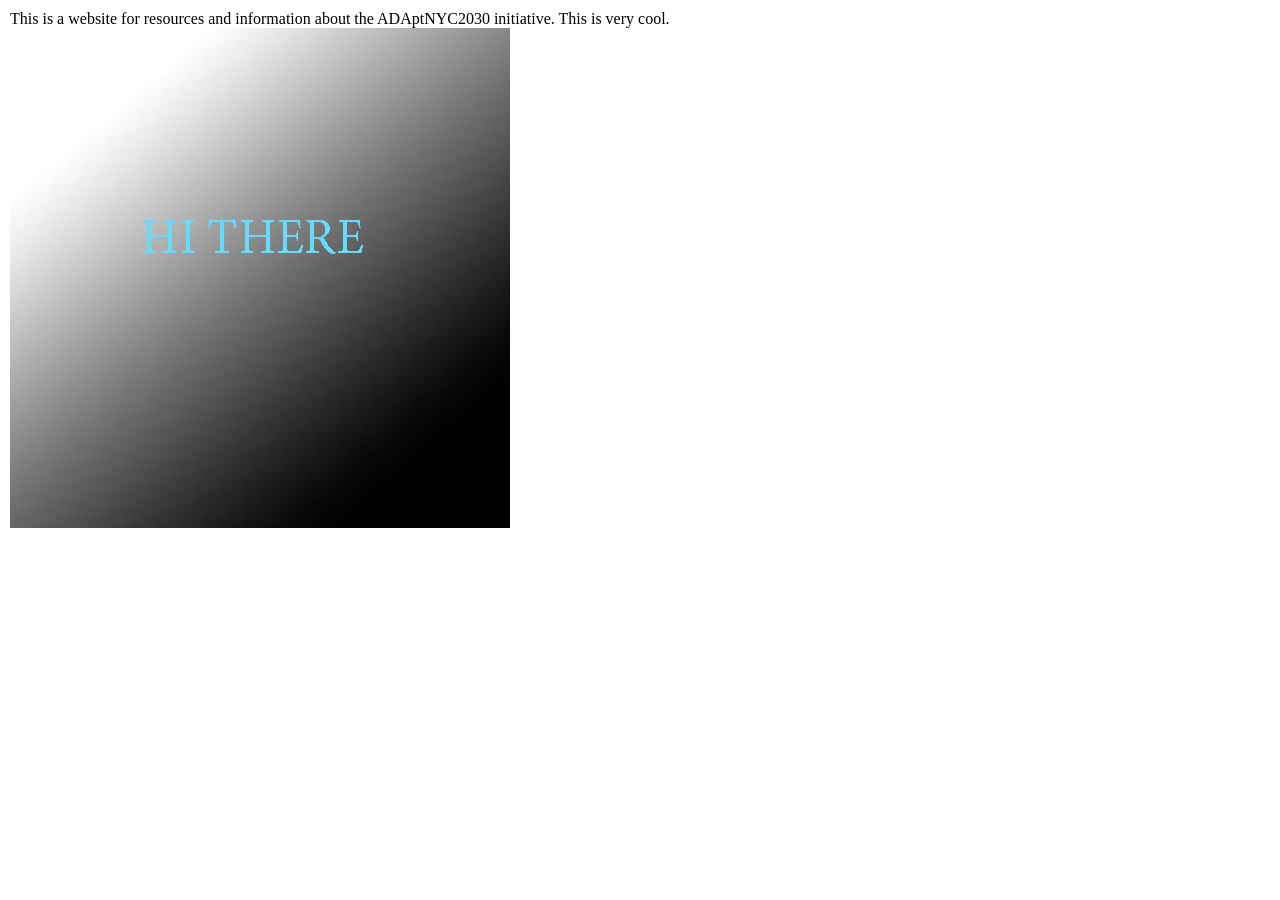
==== index.html @ 65dc84e2 "new code" ====
<!DOCTYPE html PUBLIC>
<html>
    <head>
        <link rel="stylesheet" href="style.css" />
        <link rel="shortcut icon" href="img/icon.png" type="image/x-icon" />
        <title>IDM Github</title>
    </head>

    <body>
        This is a website for resources and information about the ADAptNYC2030
        initiative. This is very cool.<br />
        <img src="testing.jpg" alt="cool picture by luke" /><br />
    </body>
</html>
---- style.css ----
body{
    margin: 10px;
}

a:hover{
    color: rgb(222,82,113);
    text-decoration-line: underline;
    text-decoration-style: dashed;
}
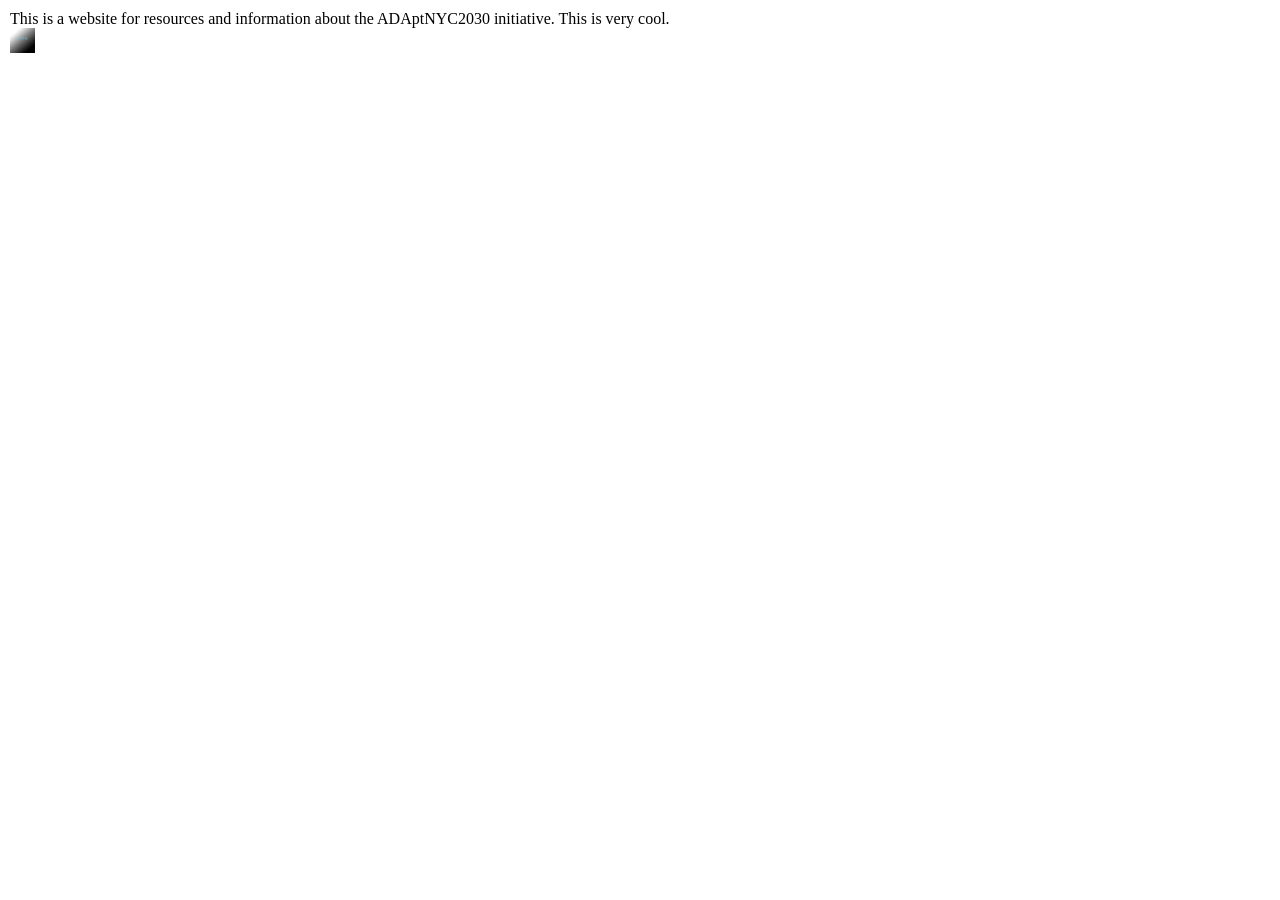
==== commit 030a3501: "fix" ====
--- a/index.html
+++ b/index.html
@@ -9,6 +9,6 @@
     <body>
         This is a website for resources and information about the ADAptNYC2030
         initiative. This is very cool.<br />
-        <img src="testing.jpg" alt="cool picture by luke" /><br />
+        <img src="testing.jpg" alt="cool picture by luke" width="25" /><br />
     </body>
 </html>
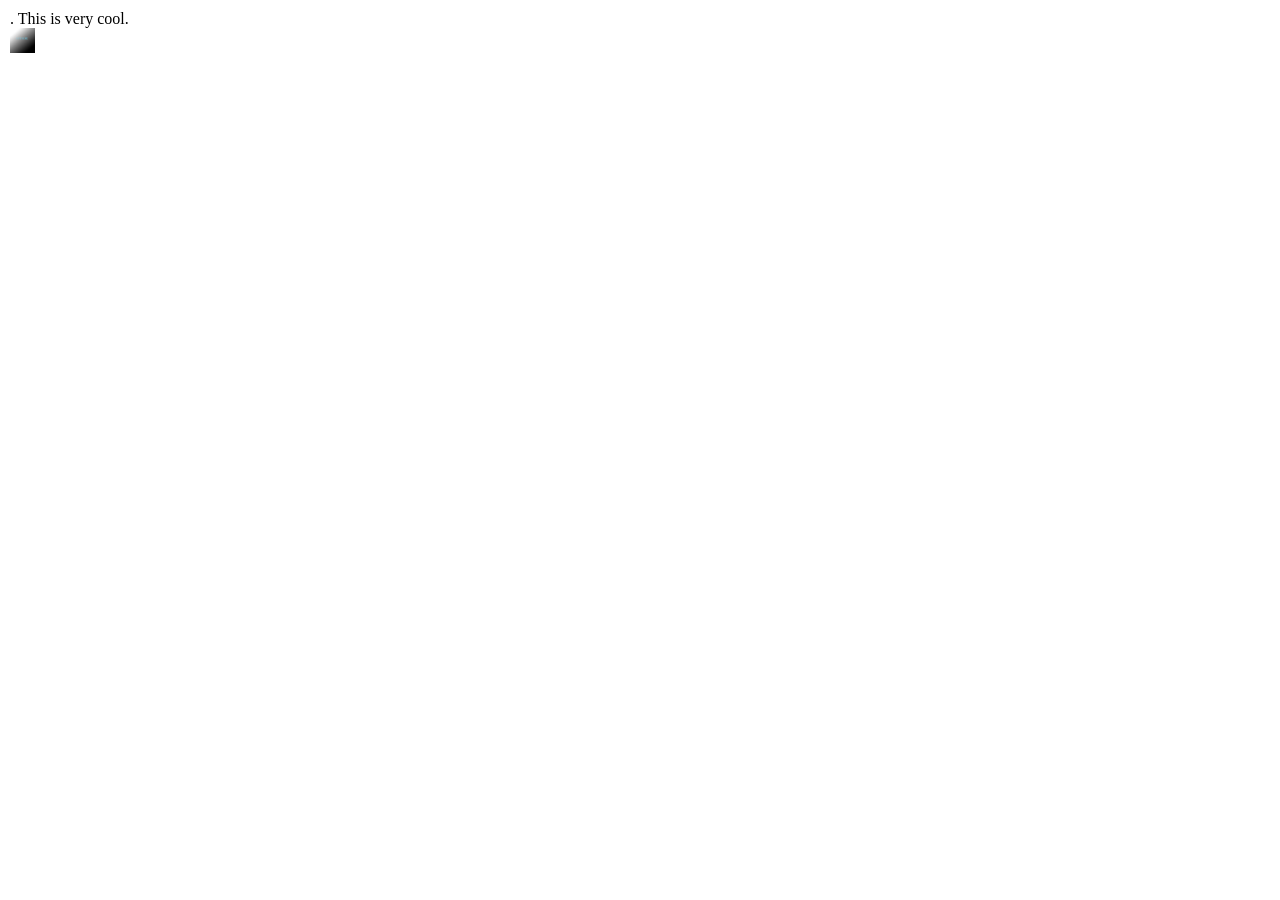
==== commit e9390603: "Update index.html" ====
--- a/index.html
+++ b/index.html
@@ -7,8 +7,7 @@
     </head>
 
     <body>
-        This is a website for resources and information about the ADAptNYC2030
-        initiative. This is very cool.<br />
+       . This is very cool.<br />
         <img src="testing.jpg" alt="cool picture by luke" width="25" /><br />
     </body>
 </html>
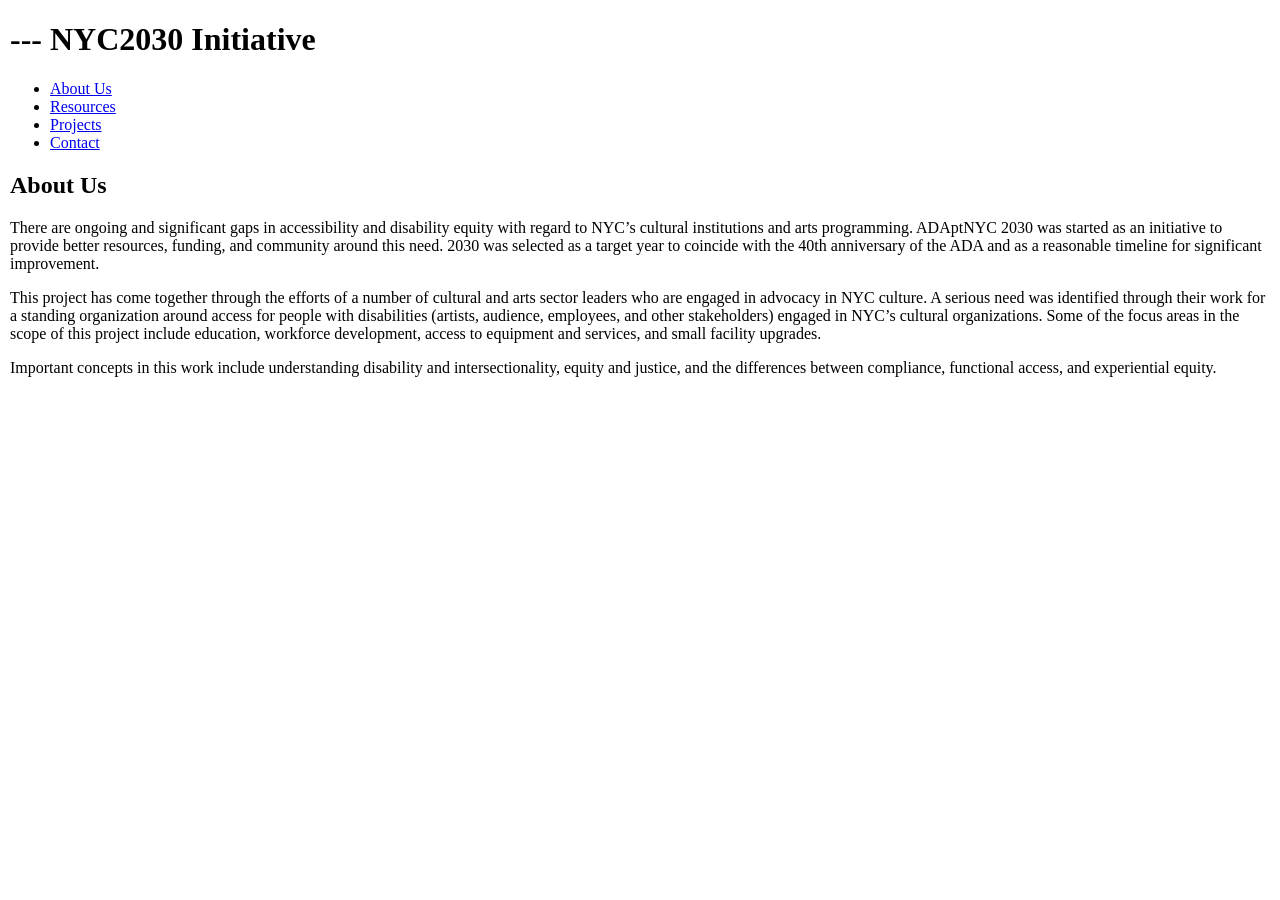
==== commit d70caf93: "landing page update" ====
--- a/index.html
+++ b/index.html
@@ -1,13 +1,35 @@
-<!DOCTYPE html PUBLIC>
-<html>
-    <head>
-        <link rel="stylesheet" href="style.css" />
-        <link rel="shortcut icon" href="img/icon.png" type="image/x-icon" />
-        <title>IDM Github</title>
-    </head>
+<!DOCTYPE html>
+<html lang="en">
+<head>
+    <meta charset="UTF-8">
+    <meta name="viewport" content="width=device-width, initial-scale=1.0">
+    <title>IDM Github | ADAptNYC2030</title>
+    <link rel="stylesheet" href="style.css">
+    <link rel="icon" href="img/icon.png" type="image/png">
+</head>
 
-    <body>
-       . This is very cool.<br />
-        <img src="testing.jpg" alt="cool picture by luke" width="25" /><br />
-    </body>
+<body>
+
+    <header>
+        <h1> --- NYC2030 Initiative</h1>
+        <nav>
+        <ul>
+            <li><a href="#about">About Us</a></li>
+            <li><a href="#resources">Resources</a></li>
+            <li><a href="#projects">Projects</a></li>
+            <li><a href="#contact">Contact</a></li>
+        </ul>
+    </nav>
+</header>
+<main>
+ 
+<section aria-labelledby="about-heading">
+    <h2 id="about-heading">About Us</h2>
+    <p>There are ongoing and significant gaps in accessibility and disability equity with regard to NYC’s cultural institutions and arts programming. ADAptNYC 2030 was started as an initiative to provide better resources, funding, and community around this need. 2030 was selected as a target year to coincide with the 40th anniversary of the ADA and as a reasonable timeline for significant improvement. </p>
+    <p>This project has come together through the efforts of a number of cultural and arts sector leaders who are engaged in advocacy in NYC culture. A serious need was identified through their work for a standing organization around access for people with disabilities (artists, audience, employees, and other stakeholders) engaged in NYC’s cultural organizations. Some of the focus areas in the scope of this project include education, workforce development, access to equipment and services, and small facility upgrades.</p> 
+    <p>Important concepts in this work include understanding disability and intersectionality, equity and justice, and the differences between compliance, functional access, and experiential equity. </p>
+</section>
+
+</main>
+</body>
 </html>
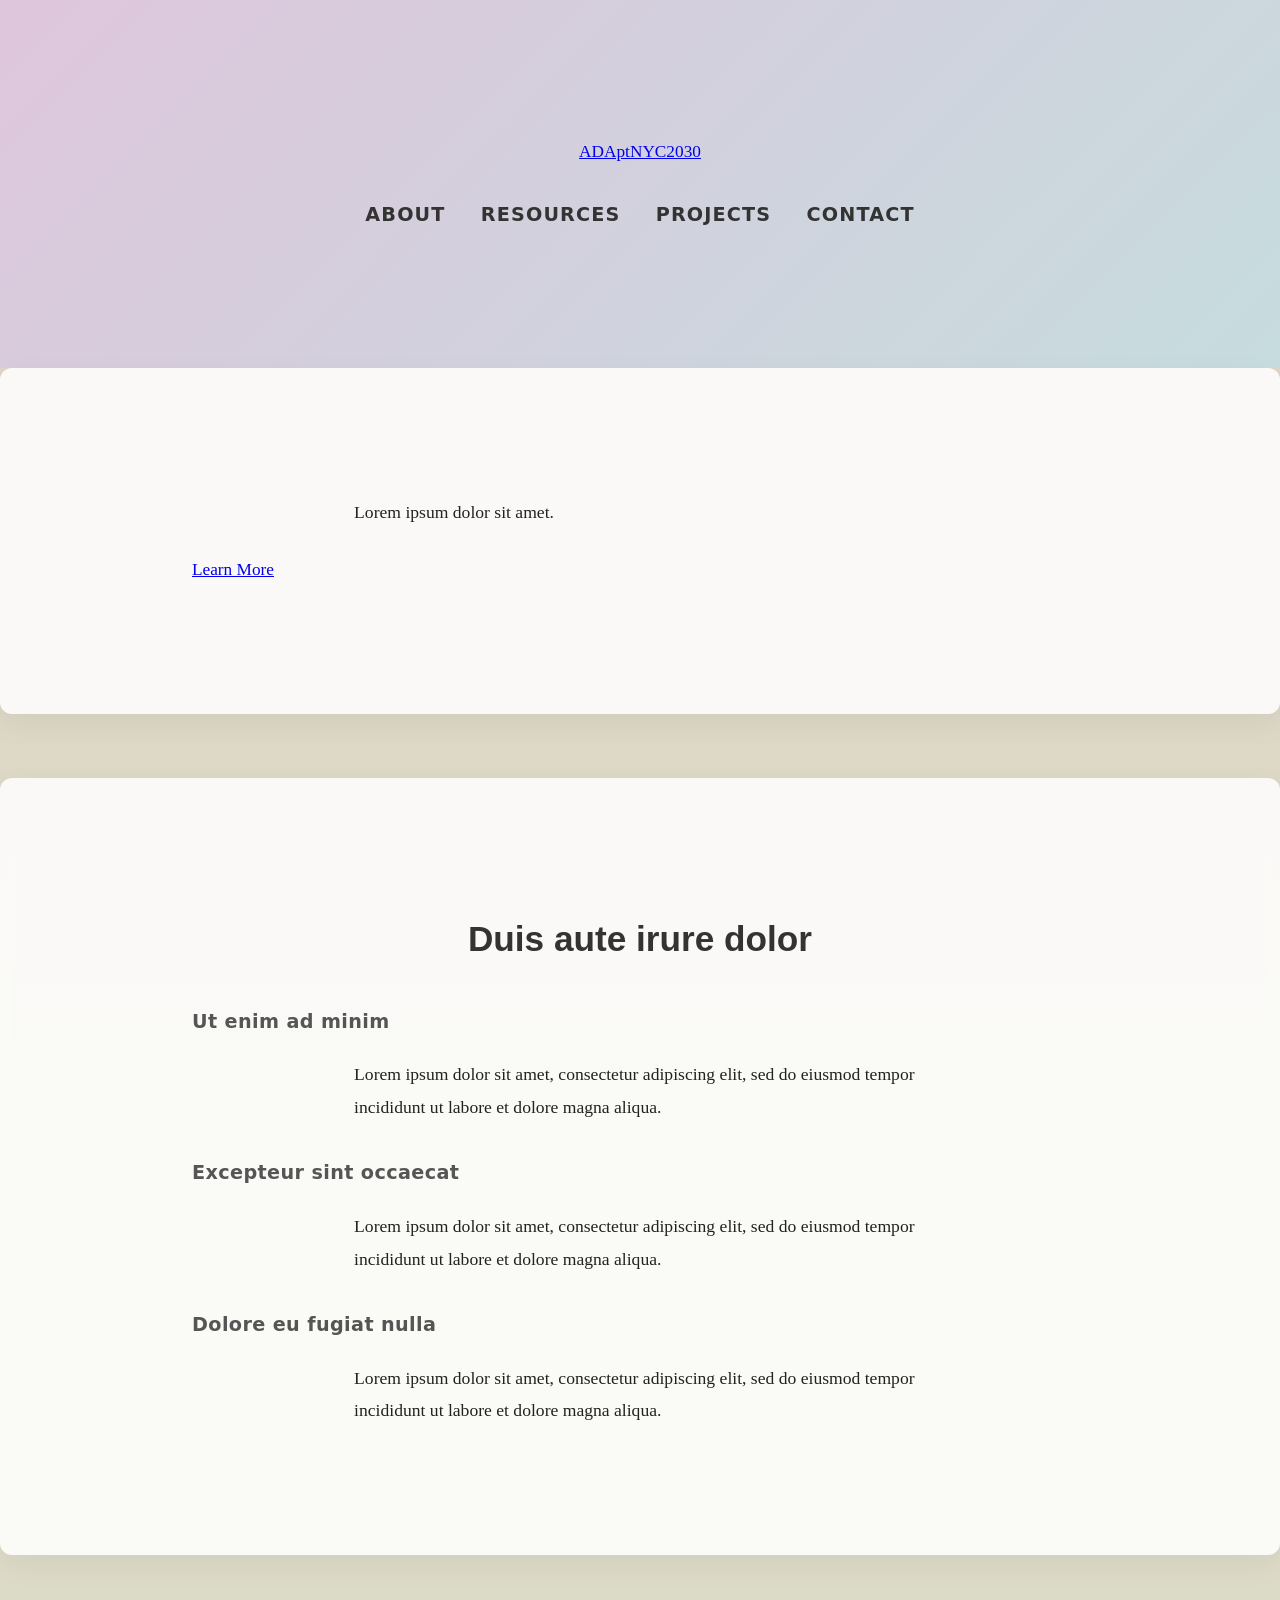
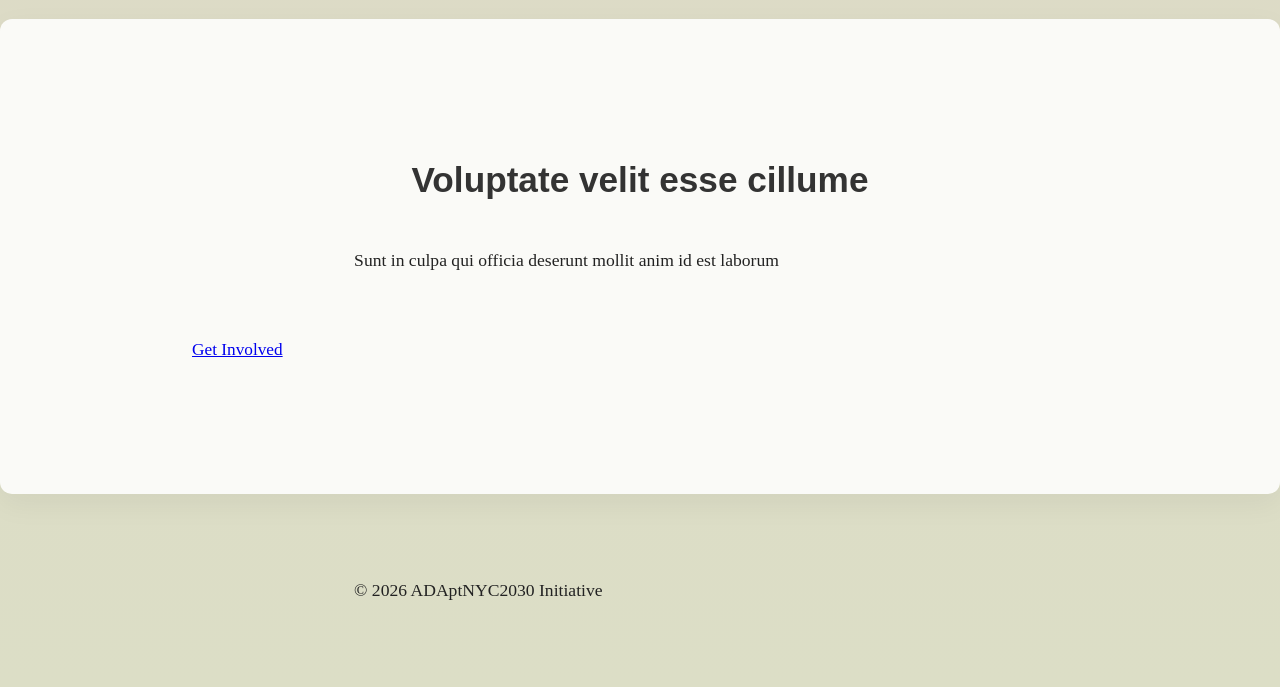
==== commit 66b9a193: "Update index.html" ====
--- a/index.html
+++ b/index.html
@@ -1,35 +1,70 @@
 <!DOCTYPE html>
 <html lang="en">
 <head>
-    <meta charset="UTF-8">
-    <meta name="viewport" content="width=device-width, initial-scale=1.0">
-    <title>IDM Github | ADAptNYC2030</title>
-    <link rel="stylesheet" href="style.css">
-    <link rel="icon" href="img/icon.png" type="image/png">
+<meta charset="UTF-8">
+<meta name="viewport" content="width=device-width, initial-scale=1.0">
+<title>ADAptNYC2030</title>
+<link rel="stylesheet" href="style.css">
 </head>
 
 <body>
 
-    <header>
-        <h1> --- NYC2030 Initiative</h1>
-        <nav>
-        <ul>
-            <li><a href="#about">About Us</a></li>
-            <li><a href="#resources">Resources</a></li>
-            <li><a href="#projects">Projects</a></li>
-            <li><a href="#contact">Contact</a></li>
-        </ul>
+<header class="site-header">
+  <div class="container header-inner">
+    <a href="index.html" class="logo">ADAptNYC2030</a>
+    <nav>
+      <ul class="nav-list">
+        <li><a href="about.html">About</a></li>
+        <li><a href="resources.html">Resources</a></li>
+        <li><a href="projects.html">Projects</a></li>
+        <li><a href="contact.html">Contact</a></li>
+      </ul>
     </nav>
+  </div>
 </header>
-<main>
- 
-<section aria-labelledby="about-heading">
-    <h2 id="about-heading">About Us</h2>
-    <p>There are ongoing and significant gaps in accessibility and disability equity with regard to NYC’s cultural institutions and arts programming. ADAptNYC 2030 was started as an initiative to provide better resources, funding, and community around this need. 2030 was selected as a target year to coincide with the 40th anniversary of the ADA and as a reasonable timeline for significant improvement. </p>
-    <p>This project has come together through the efforts of a number of cultural and arts sector leaders who are engaged in advocacy in NYC culture. A serious need was identified through their work for a standing organization around access for people with disabilities (artists, audience, employees, and other stakeholders) engaged in NYC’s cultural organizations. Some of the focus areas in the scope of this project include education, workforce development, access to equipment and services, and small facility upgrades.</p> 
-    <p>Important concepts in this work include understanding disability and intersectionality, equity and justice, and the differences between compliance, functional access, and experiential equity. </p>
+
+<section class="hero">  
+  <div class="container hero-card">  
+    <h1></h1>  
+    <p> Lorem ipsum dolor sit amet.</p>  
+    <a href="about.html" class="btn">Learn More</a>  
+  </div>  
 </section>
 
-</main>
+<section class="section section-light">
+  <div class="container">
+    <h2>Duis aute irure dolor</h2>
+    <div class="cards">
+      <div class="card">
+        <h3>Ut enim ad minim</h3>
+        <p>Lorem ipsum dolor sit amet, consectetur adipiscing elit, sed do eiusmod tempor incididunt ut labore et dolore magna aliqua.</p>
+      </div>
+      <div class="card">
+        <h3>Excepteur sint occaecat </h3>
+        <p>Lorem ipsum dolor sit amet, consectetur adipiscing elit, sed do eiusmod tempor incididunt ut labore et dolore magna aliqua.</p>
+      </div>
+      <div class="card">
+        <h3>Dolore eu fugiat nulla</h3>
+        <p>Lorem ipsum dolor sit amet, consectetur adipiscing elit, sed do eiusmod tempor incididunt ut labore et dolore magna aliqua.</p>
+      </div>
+    </div>
+  </div>
+</section>
+
+<section class="section section-muted">
+  <div class="container">
+    <h2>Voluptate velit esse cillume</h2>
+    <p>Sunt in culpa qui officia deserunt mollit anim id est laborum</p>
+    <br>
+    <a href="contact.html" class="btn">Get Involved</a>
+  </div>
+</section>
+
+<footer class="footer">
+  <div class="container">
+    <p>&copy; 2026 ADAptNYC2030 Initiative</p>
+  </div>
+</footer>
+
 </body>
 </html>
--- a/style.css
+++ b/style.css
@@ -1,9 +1,106 @@
-body{
-    margin: 10px;
+html {
+    font-size: 100%;
 }
 
-a:hover{
-    color: rgb(222,82,113);
-    text-decoration-line: underline;
-    text-decoration-style: dashed;
+body { 
+    font-family: "Libre Baskerville", Georgia, serif;
+    margin: 0;
+    padding: 0;
+    background: linear-gradient(to bottom, #DED4C6, #DCDEC6);
+    color: #222222;
+    line-height: 1.85;
+    font-size: 1.08rem;
+    -webkit-font-smoothing: antialiased;
+    text-rendering: optimizeLegibility;
 }
+
+* {
+    box-sizing: border-box;
+}
+
+/* headers */
+header {
+    background: linear-gradient(135deg, #DEC6DC, #C6DCDE);
+    padding: 3.5rem 1.5rem;
+    text-align: center;
+    position: sticky;
+    top: 0;
+}
+
+header h1 {
+    font-family: "Poppins", "Segoe UI", sans-serif;
+    font-size: 3rem;
+    font-weight: 800; 
+    letter-spacing: -0.015em;
+    margin: 0;
+    text-transform: uppercase;
+}
+
+/* nav */
+nav ul {
+    padding: 1.8rem 0 0 0;
+    list-style: none;
+    display: flex;
+    flex-wrap: wrap;
+    justify-content: center;
+    gap: 2.2rem;
+    margin: 0;
+}
+
+nav a {
+    font-family: system-ui, sans-serif;
+    font-size: 1.2rem;
+    font-weight: 600;
+    letter-spacing: 0.06em;
+    text-transform: uppercase;
+    text-decoration: none;
+    color: #333333;
+    position: relative;
+    padding: 0.3rem 0; 
+}
+
+/* container */
+.container {
+    max-width: 60rem;
+    margin: 5rem auto;
+    padding: 0 2rem;
+}
+
+/* sections*/
+section {
+    background-color: rgba(255, 255, 255, 0.85);
+    backdrop-filter: blur(6px);
+    padding: 3rem;
+    margin-bottom: 4rem;
+    border-radius: 12px;
+    box-shadow: 0 10px 30px rgba(0, 0, 0, 0.05);
+}
+
+/* headings */
+h2 {
+    font-family: "Poppins", "Segoe UI", sans-serif;
+    font-size: 2.2rem;
+    font-weight: 600;
+    margin-bottom: 1.2rem;
+    color: #333333;
+}
+
+h3 {
+    font-family: system-ui, sans-serif;
+    font-size: 1.2rem;
+    font-weight: 600;
+    margin-top: 2rem;
+    color: #555555;
+    letter-spacing: 0.02em;
+}
+
+p {
+    max-width: 65ch;
+    margin: 0 auto 1.6rem auto; /* centers text block */
+    font-size: 1.1rem;
+}
+
+h2 {
+    text-align: center;
+    margin-bottom: 2rem;
+}
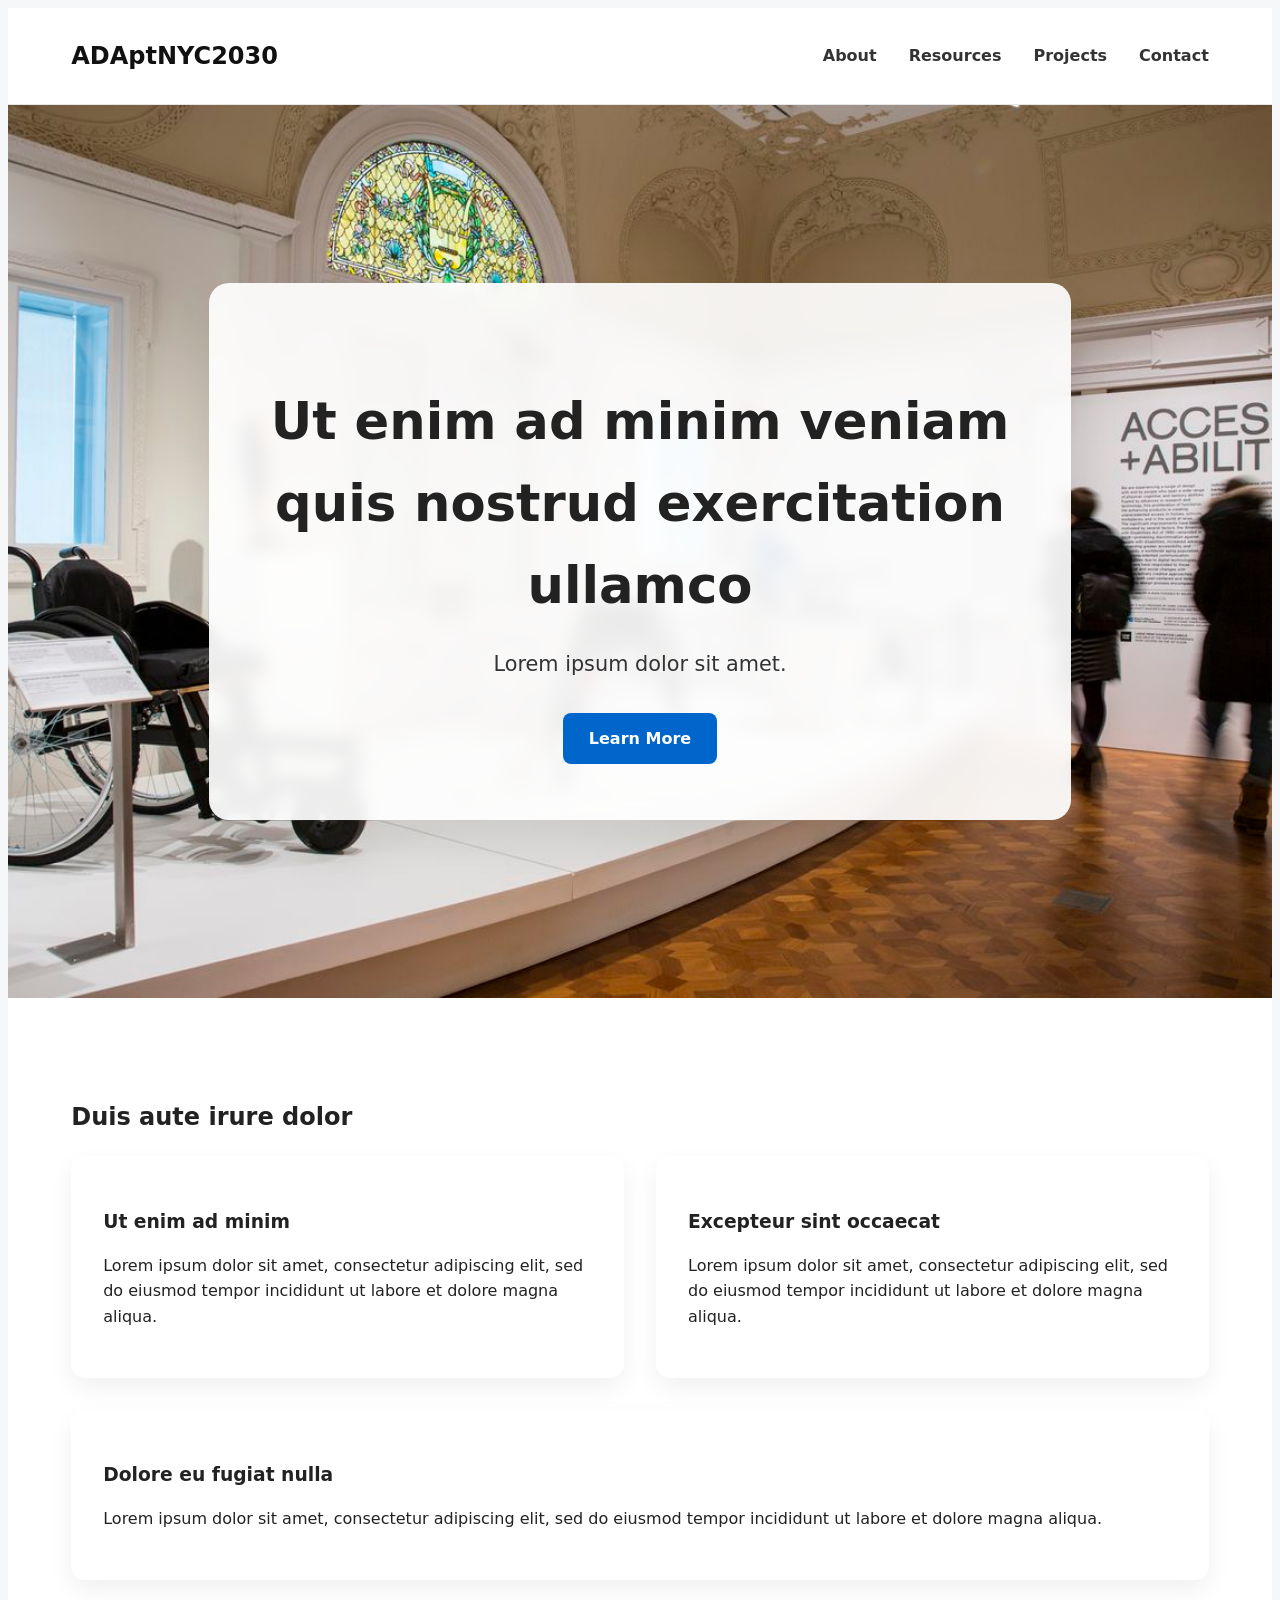
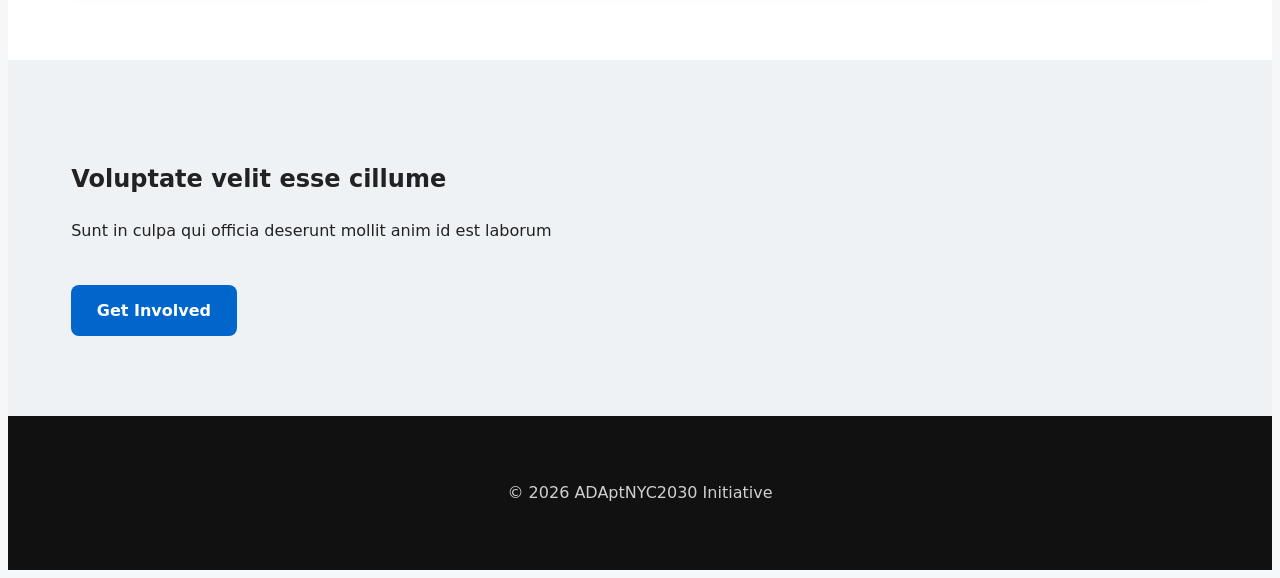
==== commit 92354255: "Update index.html" ====
--- a/index.html
+++ b/index.html
@@ -25,7 +25,7 @@
 
 <section class="hero">  
   <div class="container hero-card">  
-    <h1></h1>  
+    <h1>Ut enim ad minim veniam quis nostrud exercitation ullamco</h1>  
     <p> Lorem ipsum dolor sit amet.</p>  
     <a href="about.html" class="btn">Learn More</a>  
   </div>  
--- a/style.css
+++ b/style.css
@@ -1,106 +1,208 @@
-html {
-    font-size: 100%;
-}
-
-body { 
-    font-family: "Libre Baskerville", Georgia, serif;
+ {
+    box-sizing: border-box;
     margin: 0;
     padding: 0;
-    background: linear-gradient(to bottom, #DED4C6, #DCDEC6);
-    color: #222222;
-    line-height: 1.85;
-    font-size: 1.08rem;
-    -webkit-font-smoothing: antialiased;
-    text-rendering: optimizeLegibility;
-}
-
-* {
-    box-sizing: border-box;
-}
-
-/* headers */
-header {
-    background: linear-gradient(135deg, #DEC6DC, #C6DCDE);
-    padding: 3.5rem 1.5rem;
-    text-align: center;
+}
+
+body {
+    font-family: "Poppins", system-ui, sans-serif;
+    line-height: 1.6;
+    color: #222;
+    background: #f6f7f9;
+}
+
+/* Layout */
+.container {
+    width: 90%;
+    max-width: 1200px;
+    margin: 0 auto;
+}
+
+.section {
+    padding: 5rem 0;
+}
+
+.section-light {
+    background: #ffffff;
+}
+
+.section-muted {
+    background: #eef2f5;
+}
+
+/* Header */
+.site-header {
+    background: white;
+    border-bottom: 1px solid #e6e6e6;
     position: sticky;
     top: 0;
-}
-
-header h1 {
-    font-family: "Poppins", "Segoe UI", sans-serif;
-    font-size: 3rem;
-    font-weight: 800; 
-    letter-spacing: -0.015em;
-    margin: 0;
-    text-transform: uppercase;
-}
-
-/* nav */
-nav ul {
-    padding: 1.8rem 0 0 0;
+    z-index: 1000;
+}
+
+.header-inner {
+    display: flex;
+    justify-content: space-between;
+    align-items: center;
+    padding: 1.2rem 0;
+}
+
+.logo {
+    font-weight: 700;
+    font-size: 1.5rem;
+    text-decoration: none;
+    color: #111;
+}
+
+.nav-list {
     list-style: none;
     display: flex;
+    gap: 2rem;
+}
+
+.nav-list a {
+    text-decoration: none;
+    color: #333;
+    font-weight: 600;
+}
+
+.nav-list a:hover {
+    color: #0066cc;
+}
+
+/* Hero */
+.hero {
+    background-image: url("hero.jpg");
+    background-size: cover;
+    background-position: center;
+    background-repeat: no-repeat;
+    position: relative;
+    min-height: 85vh;
+    display: flex;
+    align-items: center;
+    justify-content: center;
+    padding: 4rem 0;
+}
+
+.hero-card {
+    background: rgba(255, 255, 255, 0.92);
+    backdrop-filter: blur(8px);
+    padding: 3.5rem;
+    border-radius: 20px;
+    max-width: 750px;
+    text-align: center;
+    box-shadow: 0 20px 40px rgba(0, 0, 0, 0.08);
+    border-top: 6px solid var(--accent);
+}
+
+.hero-card h1 {
+    font-size: 2.8rem;
+    margin-bottom: 1.2rem;
+    color: var(--primary);
+}
+
+.hero-card p {
+    font-size: 1.2rem;
+    margin-bottom: 2rem;
+    color: #333;
+}
+.hero-overlay {
+    display: flex;
+    align-items: center;
+    width: 100%;
+    padding: 6rem 0;
+}
+
+.hero-content {
+    background: white;
+    padding: 3rem;
+    border-radius: 16px;
+    max-width: 700px;
+    margin: 0 auto;
+    color: #222;
+}
+
+.hero h1 {
+    font-size: 3.2rem;
+    margin-bottom: 1rem;
+}
+
+.hero p {
+    font-size: 1.3rem;
+    margin-bottom: 2rem;
+}
+
+/***** Buttons (Matching Page Hero Blue) *****/
+.btn {
+    display: inline-block;
+    background: #0066cc; /* same blue as .page-hero */
+    color: #FFFFFF; /* WHITE text */
+    padding: .8rem 1.6rem;
+    border-radius: 8px;
+    font-weight: 600;
+    text-decoration: none;
+    transition: 0.2s ease;
+}
+
+.btn:hover {
+    background: #0052a3; /* slightly darker shade for hover */
+    color:#FFFFFF;
+}
+
+/* Cards */
+.cards {
+    display: flex;
+    gap: 2rem;
     flex-wrap: wrap;
-    justify-content: center;
-    gap: 2.2rem;
-    margin: 0;
-}
-
-nav a {
-    font-family: system-ui, sans-serif;
-    font-size: 1.2rem;
-    font-weight: 600;
-    letter-spacing: 0.06em;
-    text-transform: uppercase;
-    text-decoration: none;
-    color: #333333;
-    position: relative;
-    padding: 0.3rem 0; 
-}
-
-/* container */
-.container {
-    max-width: 60rem;
-    margin: 5rem auto;
-    padding: 0 2rem;
-}
-
-/* sections*/
-section {
-    background-color: rgba(255, 255, 255, 0.85);
-    backdrop-filter: blur(6px);
-    padding: 3rem;
-    margin-bottom: 4rem;
-    border-radius: 12px;
-    box-shadow: 0 10px 30px rgba(0, 0, 0, 0.05);
-}
-
-/* headings */
-h2 {
-    font-family: "Poppins", "Segoe UI", sans-serif;
-    font-size: 2.2rem;
-    font-weight: 600;
-    margin-bottom: 1.2rem;
-    color: #333333;
-}
-
-h3 {
-    font-family: system-ui, sans-serif;
-    font-size: 1.2rem;
-    font-weight: 600;
-    margin-top: 2rem;
-    color: #555555;
-    letter-spacing: 0.02em;
-}
-
-p {
-    max-width: 65ch;
-    margin: 0 auto 1.6rem auto; /* centers text block */
-    font-size: 1.1rem;
-}
-
-h2 {
+}
+
+.card {
+    background: white;
+    padding: 2rem;
+    border-radius: 14px;
+    box-shadow: 0 10px 25px rgba(0,0,0,0.06);
+    flex: 1 1 300px;
+}
+
+.card h3 {
+    margin-bottom: 1rem;
+}
+
+/* Page Headers */
+.page-hero {
+    background: #0066cc;
+    color: white;
     text-align: center;
-    margin-bottom: 2rem;
-}
+    padding: 4rem 0;
+}
+
+.page-hero h1 {
+    font-size: 2.5rem;
+}
+
+/* Footer */
+.footer {
+    background: #111;
+    color: white;
+    padding: 3rem 0;
+    text-align: center;
+}
+
+.footer p {
+    opacity: 0.8;
+}
+
+/* Responsive */
+@media (max-width: 768px) {
+    .nav-list {
+        gap: 1rem;
+        font-size: 0.9rem;
+    }
+
+    .hero h1 {
+        font-size: 2.2rem;
+    }
+
+    .cards {
+        flex-direction: column;
+    }
+}
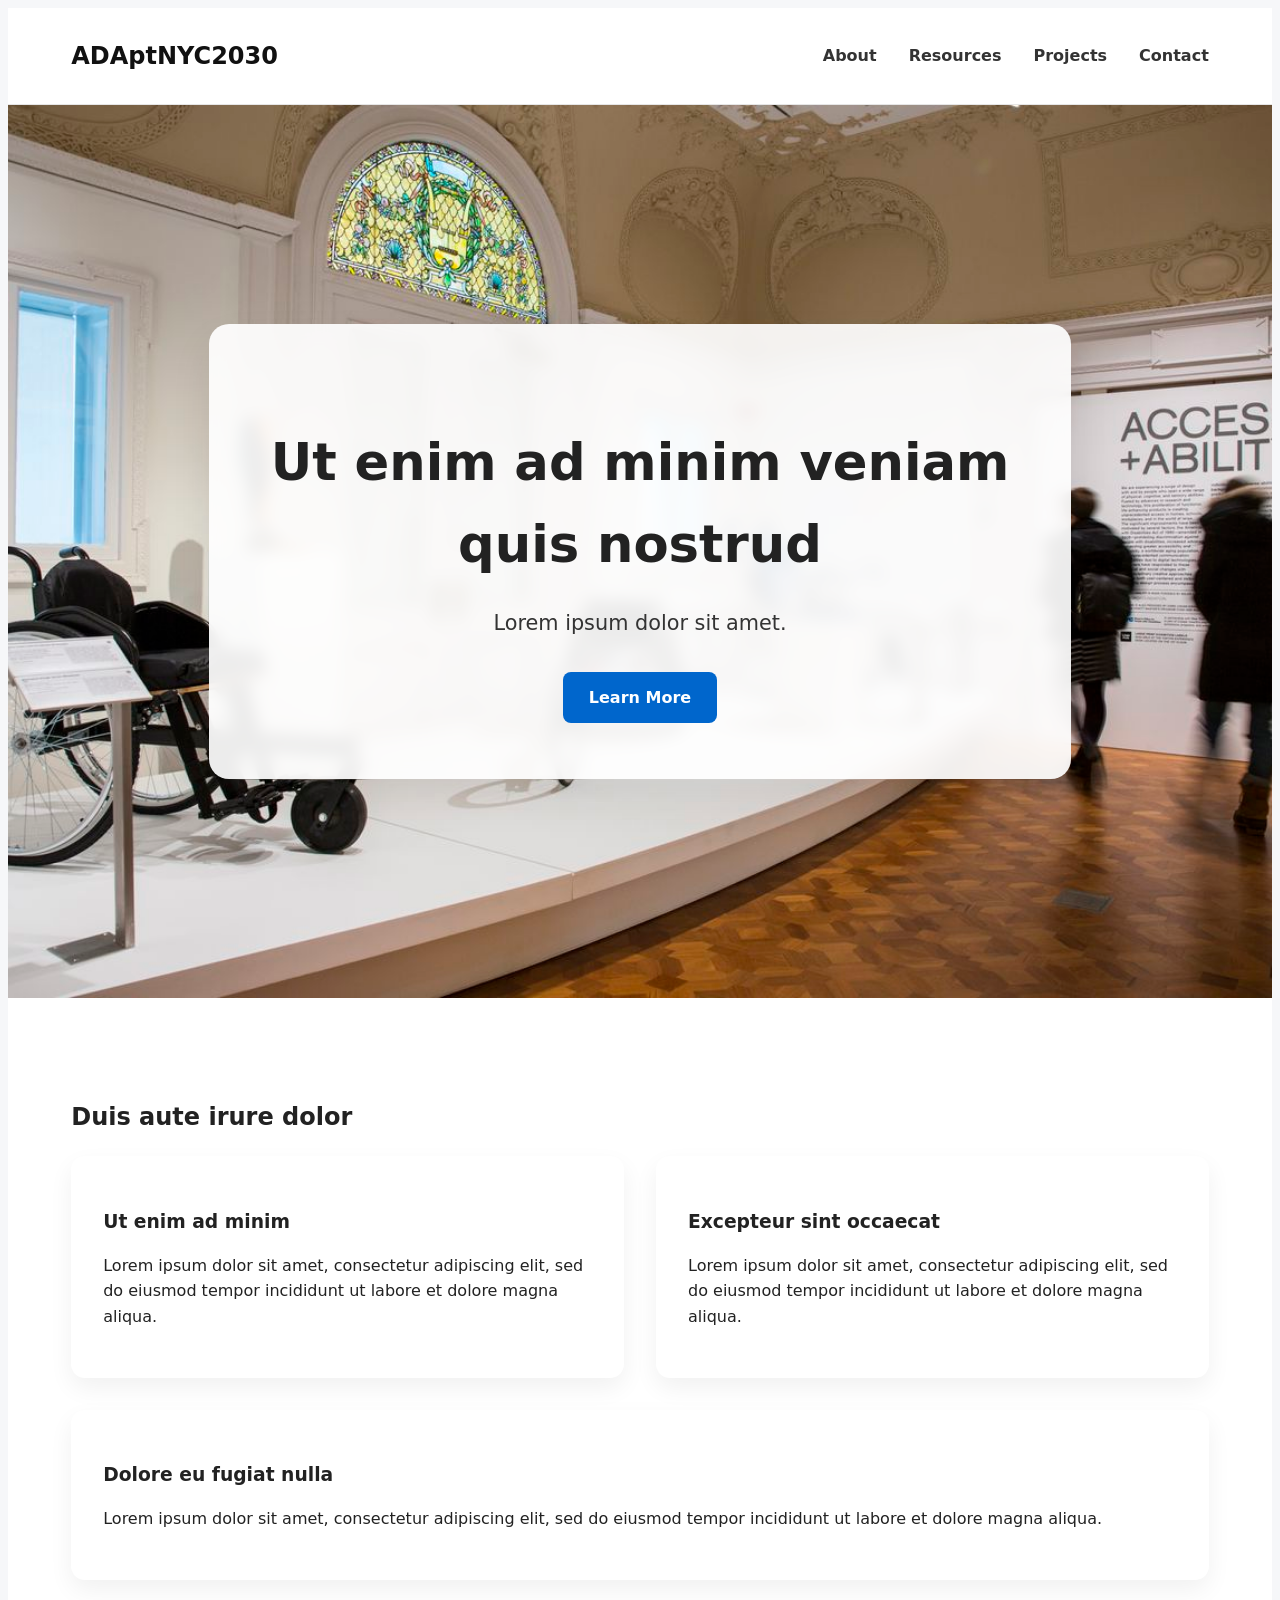
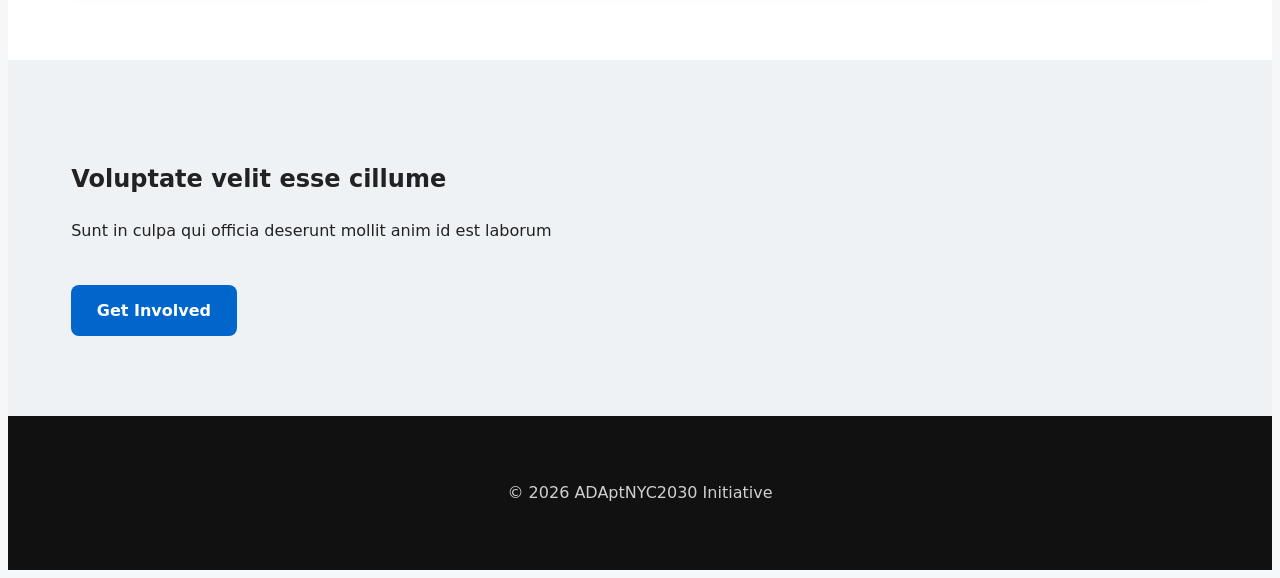
==== commit 90e0d357: "Update index.html" ====
--- a/index.html
+++ b/index.html
@@ -25,7 +25,7 @@
 
 <section class="hero">  
   <div class="container hero-card">  
-    <h1>Ut enim ad minim veniam quis nostrud exercitation ullamco</h1>  
+    <h1>Ut enim ad minim veniam quis nostrud</h1>  
     <p> Lorem ipsum dolor sit amet.</p>  
     <a href="about.html" class="btn">Learn More</a>  
   </div>  
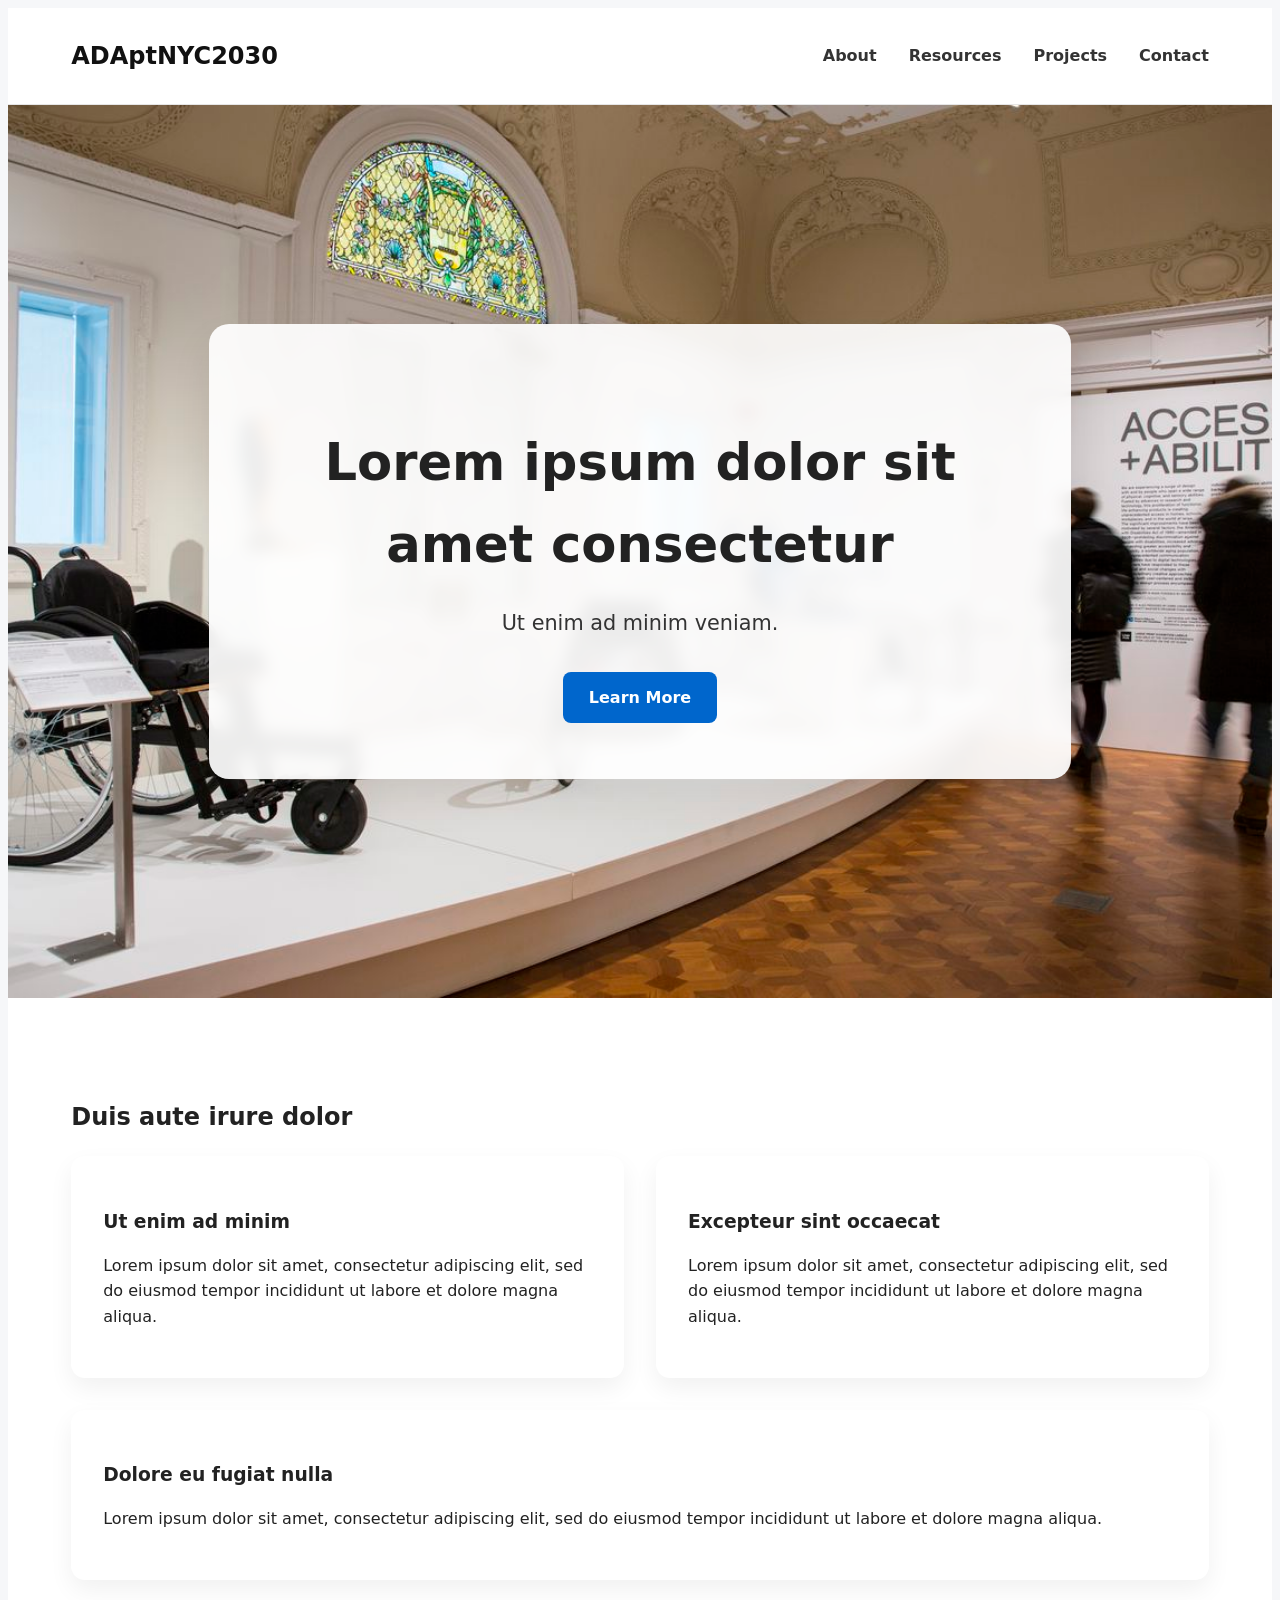
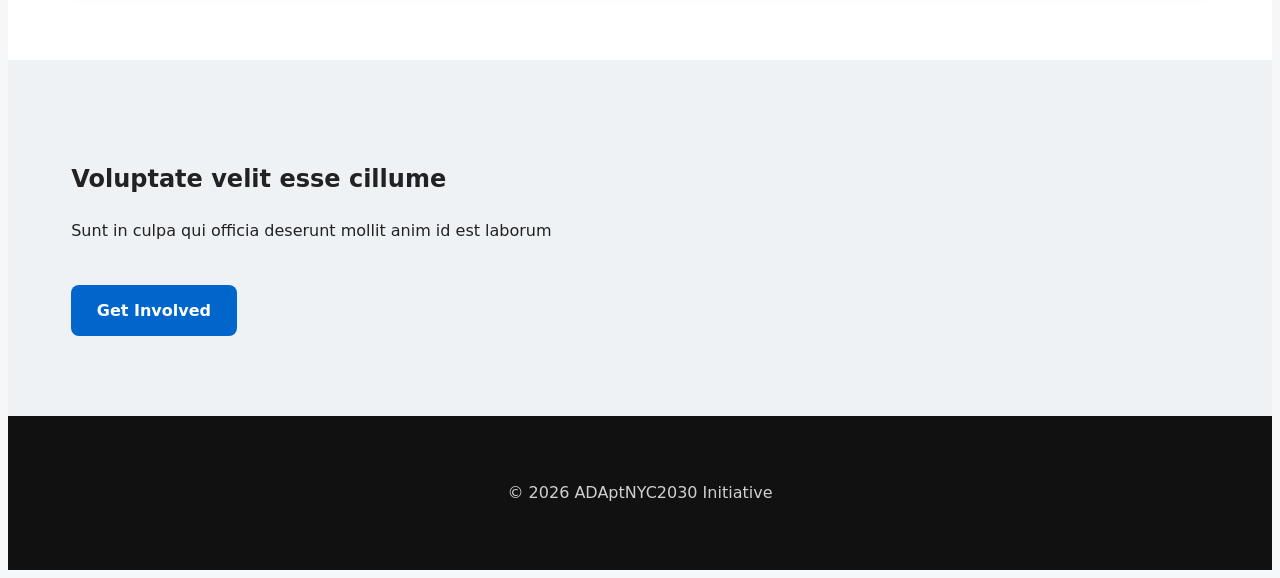
==== commit b4d1ee74: "Update index.html" ====
--- a/index.html
+++ b/index.html
@@ -25,8 +25,8 @@
 
 <section class="hero">  
   <div class="container hero-card">  
-    <h1>Ut enim ad minim veniam quis nostrud</h1>  
-    <p> Lorem ipsum dolor sit amet.</p>  
+    <h1>Lorem ipsum dolor sit amet consectetur</h1>  
+    <p> Ut enim ad minim veniam.</p>  
     <a href="about.html" class="btn">Learn More</a>  
   </div>  
 </section>
